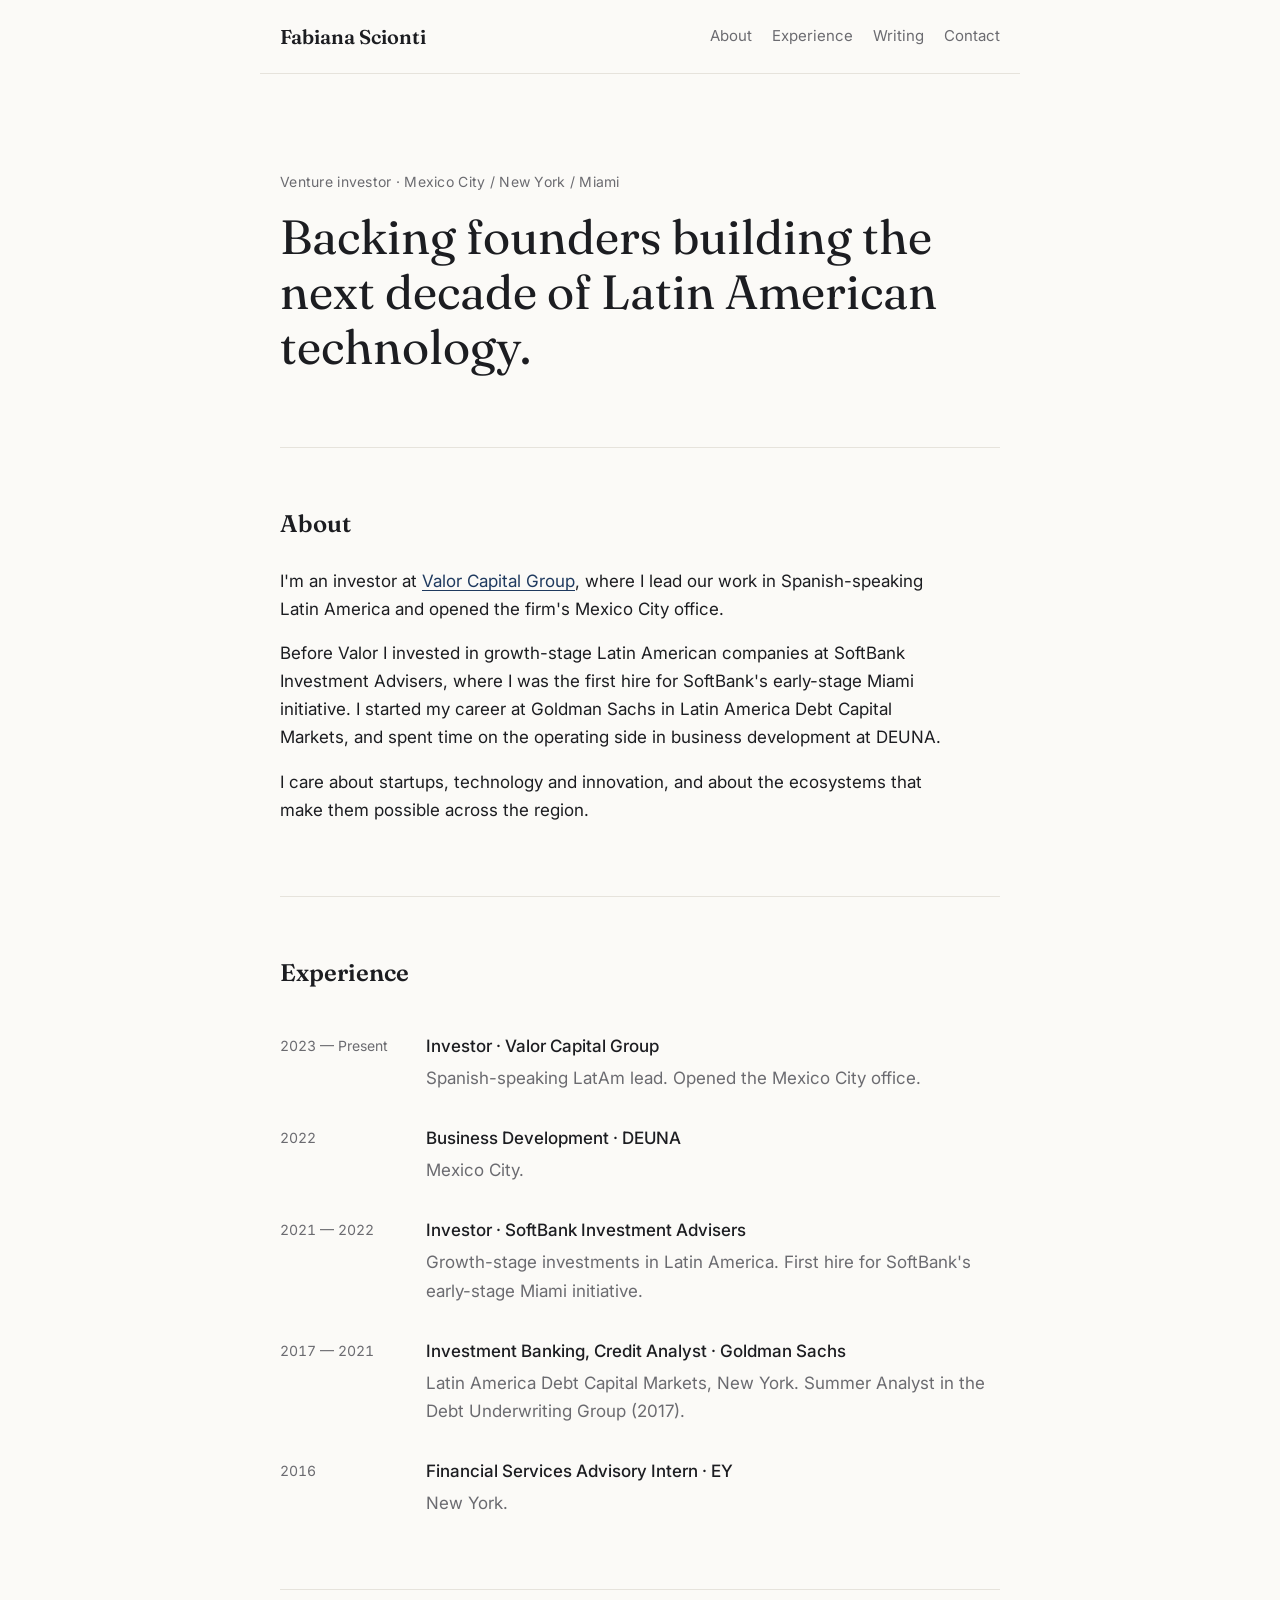
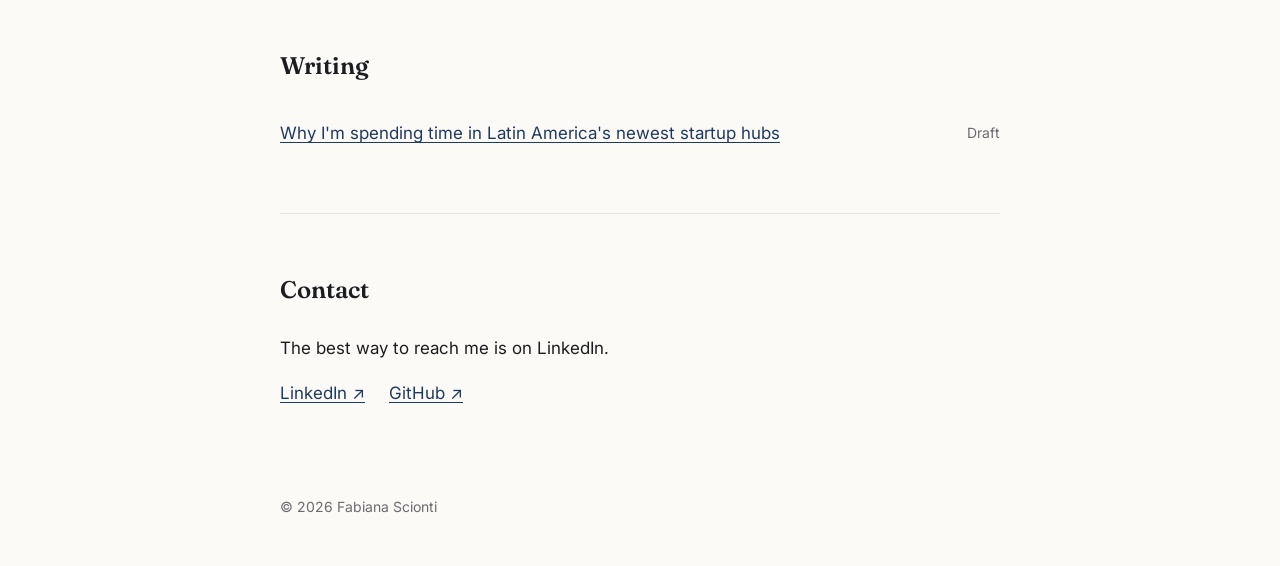
==== index.html @ 3fe29794 "Initial personal website Co-Authored-By: Claude Opus 5.5 <noreply@anthropic.com>" ====
<!doctype html>
<html lang="en">
<head>
  <meta charset="utf-8">
  <meta name="viewport" content="width=device-width, initial-scale=1">
  <title>Fabiana Scionti</title>
  <meta name="description" content="Fabiana Scionti — venture investor at Valor Capital Group, focused on startups across Spanish-speaking Latin America.">
  <link rel="preconnect" href="https://fonts.googleapis.com">
  <link rel="preconnect" href="https://fonts.gstatic.com" crossorigin>
  <link href="https://fonts.googleapis.com/css2?family=Fraunces:opsz,wght@9..144,400;9..144,600&family=Inter:wght@400;500&display=swap" rel="stylesheet">
  <link rel="stylesheet" href="styles.css">
</head>
<body>
  <header class="site-header">
    <a class="name" href="#top">Fabiana Scionti</a>
    <nav>
      <a href="#about">About</a>
      <a href="#experience">Experience</a>
      <a href="#writing">Writing</a>
      <a href="#contact">Contact</a>
    </nav>
  </header>

  <main id="top">
    <section class="hero">
      <p class="eyebrow">Venture investor · Mexico City / New York / Miami</p>
      <h1>Backing founders building the next decade of Latin American technology.</h1>
    </section>

    <section id="about">
      <h2>About</h2>
      <div class="prose">
        <p>I'm an investor at <a href="https://www.valorcapitalgroup.com" target="_blank" rel="noopener">Valor Capital Group</a>, where I lead our work in Spanish-speaking Latin America and opened the firm's Mexico City office.</p>
        <p>Before Valor I invested in growth-stage Latin American companies at SoftBank Investment Advisers, where I was the first hire for SoftBank's early-stage Miami initiative. I started my career at Goldman Sachs in Latin America Debt Capital Markets, and spent time on the operating side in business development at DEUNA.</p>
        <p>I care about startups, technology and innovation, and about the ecosystems that make them possible across the region.</p>
      </div>
    </section>

    <section id="experience">
      <h2>Experience</h2>
      <ol class="timeline">
        <li>
          <span class="when">2023 — Present</span>
          <div>
            <h3>Investor · Valor Capital Group</h3>
            <p>Spanish-speaking LatAm lead. Opened the Mexico City office.</p>
          </div>
        </li>
        <li>
          <span class="when">2022</span>
          <div>
            <h3>Business Development · DEUNA</h3>
            <p>Mexico City.</p>
          </div>
        </li>
        <li>
          <span class="when">2021 — 2022</span>
          <div>
            <h3>Investor · SoftBank Investment Advisers</h3>
            <p>Growth-stage investments in Latin America. First hire for SoftBank's early-stage Miami initiative.</p>
          </div>
        </li>
        <li>
          <span class="when">2017 — 2021</span>
          <div>
            <h3>Investment Banking, Credit Analyst · Goldman Sachs</h3>
            <p>Latin America Debt Capital Markets, New York. Summer Analyst in the Debt Underwriting Group (2017).</p>
          </div>
        </li>
        <li>
          <span class="when">2016</span>
          <div>
            <h3>Financial Services Advisory Intern · EY</h3>
            <p>New York.</p>
          </div>
        </li>
      </ol>
    </section>

    <section id="writing">
      <h2>Writing</h2>
      <ul class="posts">
        <!-- To add a post: copy writing/first-post.html, rename it, and add a line here. -->
        <li>
          <a href="writing/first-post.html">Why I'm spending time in Latin America's newest startup hubs</a>
          <span class="when">Draft</span>
        </li>
      </ul>
    </section>

    <section id="contact">
      <h2>Contact</h2>
      <p class="prose">The best way to reach me is on LinkedIn.</p>
      <ul class="links">
        <li><a href="https://www.linkedin.com/in/fabiana-scionti-336299106/" target="_blank" rel="noopener">LinkedIn ↗</a></li>
        <li><a href="https://github.com/fabiscionti" target="_blank" rel="noopener">GitHub ↗</a></li>
      </ul>
    </section>
  </main>

  <footer>© <span id="year">2026</span> Fabiana Scionti</footer>
  <script>document.getElementById('year').textContent = new Date().getFullYear();</script>
</body>
</html>
---- styles.css ----
:root {
  --bg: #fbfaf7;
  --text: #1c1d21;
  --muted: #6b6b70;
  --line: #e6e3dc;
  --accent: #1f3a5f;
  --serif: "Fraunces", Georgia, serif;
  --sans: "Inter", system-ui, -apple-system, sans-serif;
}

@media (prefers-color-scheme: dark) {
  :root {
    --bg: #121316;
    --text: #ececea;
    --muted: #9a9aa0;
    --line: #2a2b30;
    --accent: #9db8e0;
  }
}

* { box-sizing: border-box; }

html { scroll-behavior: smooth; }

body {
  margin: 0;
  background: var(--bg);
  color: var(--text);
  font: 17px/1.65 var(--sans);
  -webkit-font-smoothing: antialiased;
}

a { color: var(--accent); text-underline-offset: 3px; }

.site-header {
  position: sticky;
  top: 0;
  display: flex;
  justify-content: space-between;
  align-items: center;
  gap: 16px;
  flex-wrap: wrap;
  max-width: 760px;
  margin: 0 auto;
  padding: 20px 20px;
  background: var(--bg);
  border-bottom: 1px solid var(--line);
}

.name { font-family: var(--serif); font-weight: 600; font-size: 20px; color: var(--text); text-decoration: none; }

nav { display: flex; gap: 20px; font-size: 15px; }
nav a { color: var(--muted); text-decoration: none; }
nav a:hover { color: var(--text); }

main { max-width: 760px; margin: 0 auto; padding: 0 20px; }

section { padding: 56px 0; border-bottom: 1px solid var(--line); scroll-margin-top: 72px; }
section:last-child { border-bottom: 0; }

.hero { padding: 96px 0 72px; }
.eyebrow { color: var(--muted); font-size: 14px; letter-spacing: .02em; margin: 0 0 16px; }
h1 { font-family: var(--serif); font-weight: 400; font-size: clamp(32px, 6vw, 48px); line-height: 1.15; margin: 0; }

h2 { font-family: var(--serif); font-weight: 600; font-size: 24px; margin: 0 0 24px; }
h3 { font-size: 17px; font-weight: 500; margin: 0 0 4px; }

.prose p { margin: 0 0 16px; max-width: 62ch; }

.timeline, .posts, .links { list-style: none; margin: 0; padding: 0; }

.timeline li {
  display: grid;
  grid-template-columns: 130px 1fr;
  gap: 16px;
  padding: 16px 0;
}
.timeline p { margin: 0; color: var(--muted); }
.when { color: var(--muted); font-size: 14px; font-variant-numeric: tabular-nums; padding-top: 2px; }

.posts li { display: flex; justify-content: space-between; gap: 16px; padding: 10px 0; }
.links { display: flex; gap: 24px; }

footer { max-width: 760px; margin: 0 auto; padding: 32px 20px 48px; color: var(--muted); font-size: 14px; }

@media (max-width: 560px) {
  .timeline li { grid-template-columns: 1fr; gap: 4px; }
  .posts li { flex-direction: column; gap: 2px; }
}

/* Single post pages */
.post { padding: 64px 0; }
.post h1 { margin-bottom: 8px; }
.post .when { display: block; margin-bottom: 32px; }
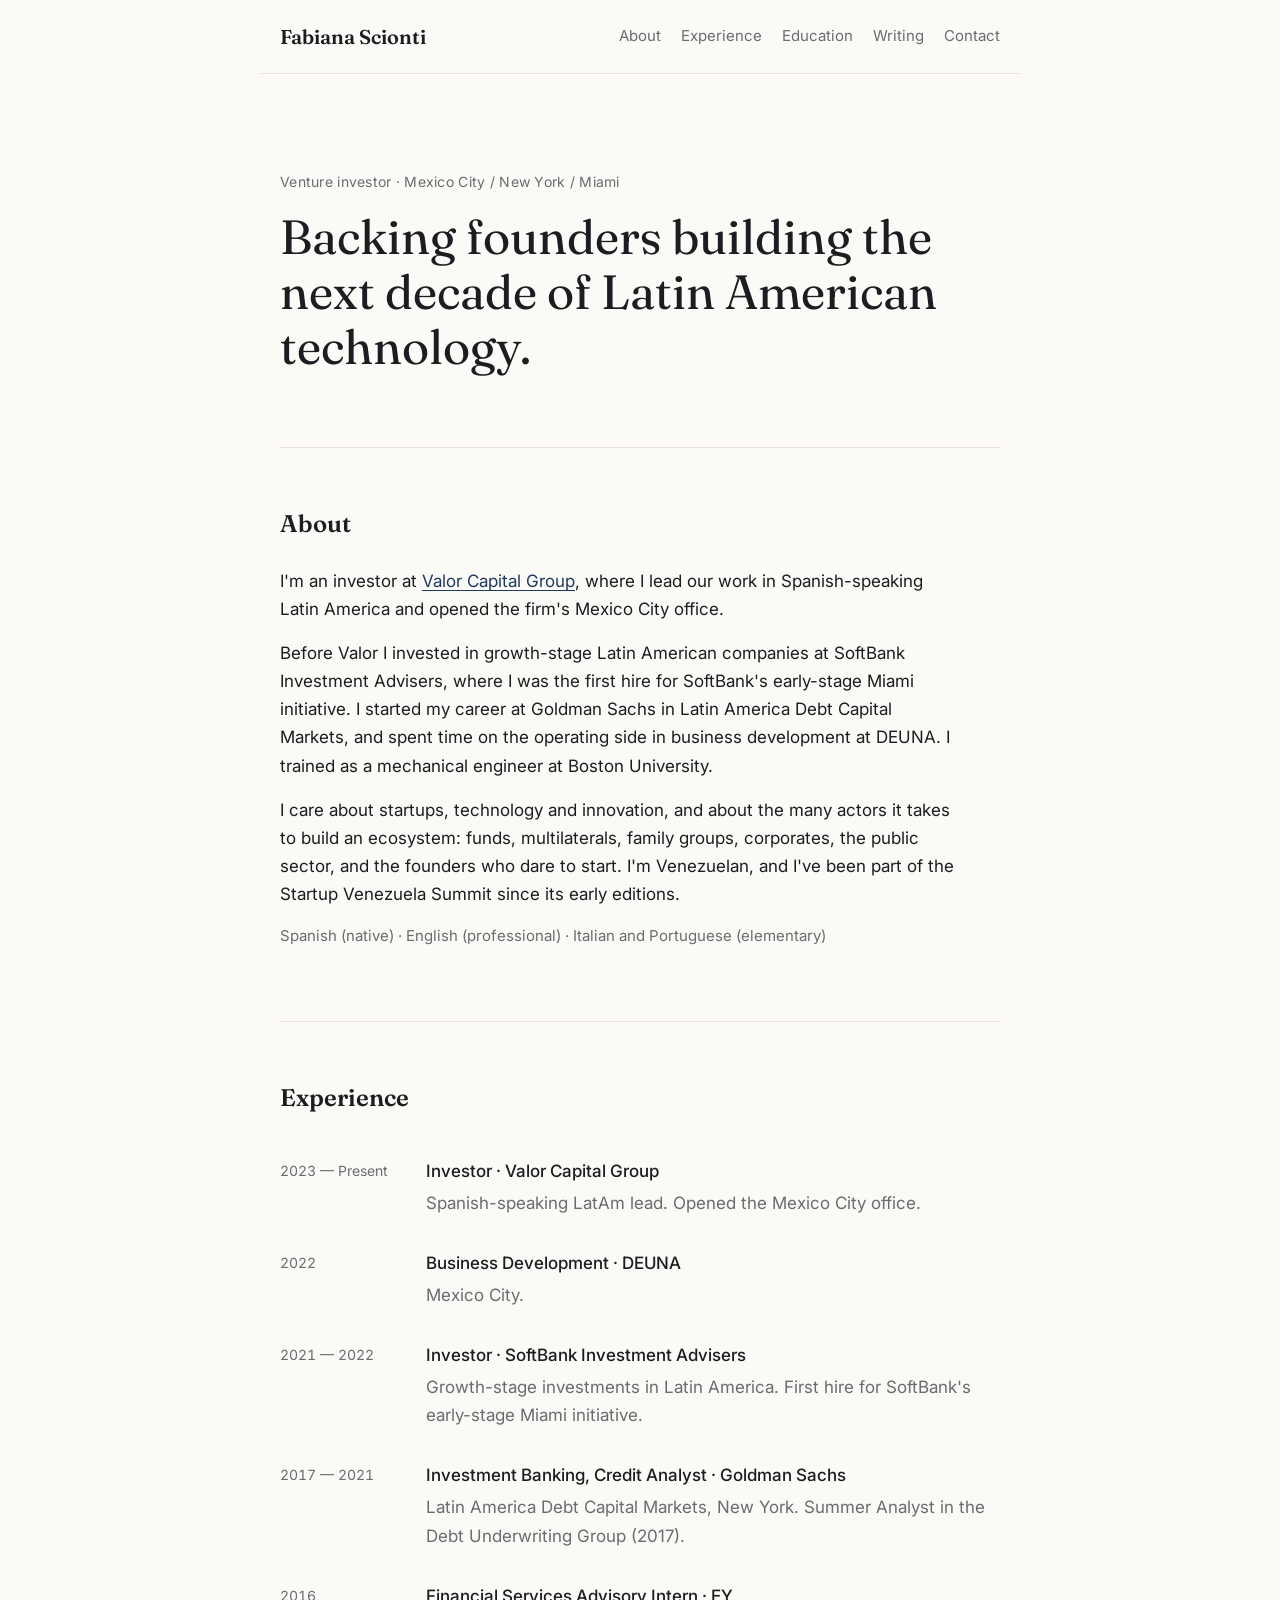
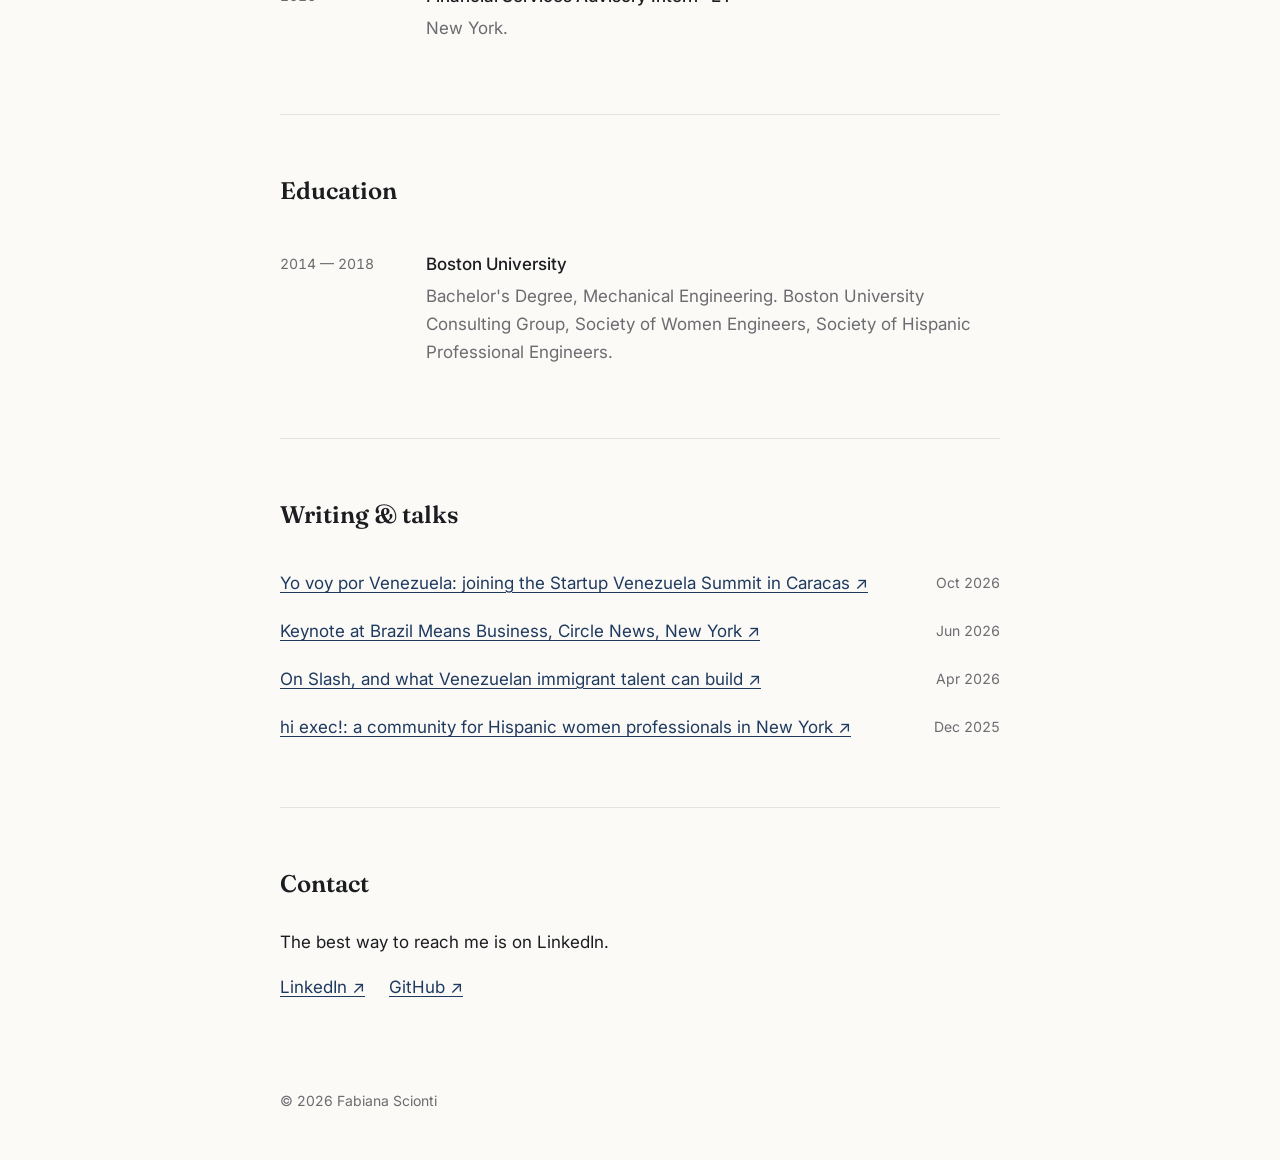
==== commit a731b2f0: "Add education, languages and real LinkedIn posts Co-Authored-By: Claude Opus 5.5 <noreply@anthropic." ====
--- a/index.html
+++ b/index.html
@@ -16,6 +16,7 @@
     <nav>
       <a href="#about">About</a>
       <a href="#experience">Experience</a>
+      <a href="#education">Education</a>
       <a href="#writing">Writing</a>
       <a href="#contact">Contact</a>
     </nav>
@@ -31,8 +32,9 @@
       <h2>About</h2>
       <div class="prose">
         <p>I'm an investor at <a href="https://www.valorcapitalgroup.com" target="_blank" rel="noopener">Valor Capital Group</a>, where I lead our work in Spanish-speaking Latin America and opened the firm's Mexico City office.</p>
-        <p>Before Valor I invested in growth-stage Latin American companies at SoftBank Investment Advisers, where I was the first hire for SoftBank's early-stage Miami initiative. I started my career at Goldman Sachs in Latin America Debt Capital Markets, and spent time on the operating side in business development at DEUNA.</p>
-        <p>I care about startups, technology and innovation, and about the ecosystems that make them possible across the region.</p>
+        <p>Before Valor I invested in growth-stage Latin American companies at SoftBank Investment Advisers, where I was the first hire for SoftBank's early-stage Miami initiative. I started my career at Goldman Sachs in Latin America Debt Capital Markets, and spent time on the operating side in business development at DEUNA. I trained as a mechanical engineer at Boston University.</p>
+        <p>I care about startups, technology and innovation, and about the many actors it takes to build an ecosystem: funds, multilaterals, family groups, corporates, the public sector, and the founders who dare to start. I'm Venezuelan, and I've been part of the Startup Venezuela Summit since its early editions.</p>
+        <p class="langs">Spanish (native) · English (professional) · Italian and Portuguese (elementary)</p>
       </div>
     </section>
 
@@ -77,13 +79,38 @@
       </ol>
     </section>
 
+    <section id="education">
+      <h2>Education</h2>
+      <ol class="timeline">
+        <li>
+          <span class="when">2014 — 2018</span>
+          <div>
+            <h3>Boston University</h3>
+            <p>Bachelor's Degree, Mechanical Engineering. Boston University Consulting Group, Society of Women Engineers, Society of Hispanic Professional Engineers.</p>
+          </div>
+        </li>
+      </ol>
+    </section>
+
     <section id="writing">
-      <h2>Writing</h2>
+      <h2>Writing &amp; talks</h2>
       <ul class="posts">
         <!-- To add a post: copy writing/first-post.html, rename it, and add a line here. -->
         <li>
-          <a href="writing/first-post.html">Why I'm spending time in Latin America's newest startup hubs</a>
-          <span class="when">Draft</span>
+          <a href="https://www.linkedin.com/in/fabiana-scionti-336299106/recent-activity/all/" target="_blank" rel="noopener">Yo voy por Venezuela: joining the Startup Venezuela Summit in Caracas ↗</a>
+          <span class="when">Oct 2026</span>
+        </li>
+        <li>
+          <a href="https://www.linkedin.com/in/fabiana-scionti-336299106/recent-activity/all/" target="_blank" rel="noopener">Keynote at Brazil Means Business, Circle News, New York ↗</a>
+          <span class="when">Jun 2026</span>
+        </li>
+        <li>
+          <a href="https://www.linkedin.com/in/fabiana-scionti-336299106/recent-activity/all/" target="_blank" rel="noopener">On Slash, and what Venezuelan immigrant talent can build ↗</a>
+          <span class="when">Apr 2026</span>
+        </li>
+        <li>
+          <a href="https://www.linkedin.com/in/fabiana-scionti-336299106/recent-activity/all/" target="_blank" rel="noopener">hi exec!: a community for Hispanic women professionals in New York ↗</a>
+          <span class="when">Dec 2025</span>
         </li>
       </ul>
     </section>
--- a/styles.css
+++ b/styles.css
@@ -66,6 +66,7 @@
 h3 { font-size: 17px; font-weight: 500; margin: 0 0 4px; }
 
 .prose p { margin: 0 0 16px; max-width: 62ch; }
+.prose .langs { color: var(--muted); font-size: 15px; }
 
 .timeline, .posts, .links { list-style: none; margin: 0; padding: 0; }
 
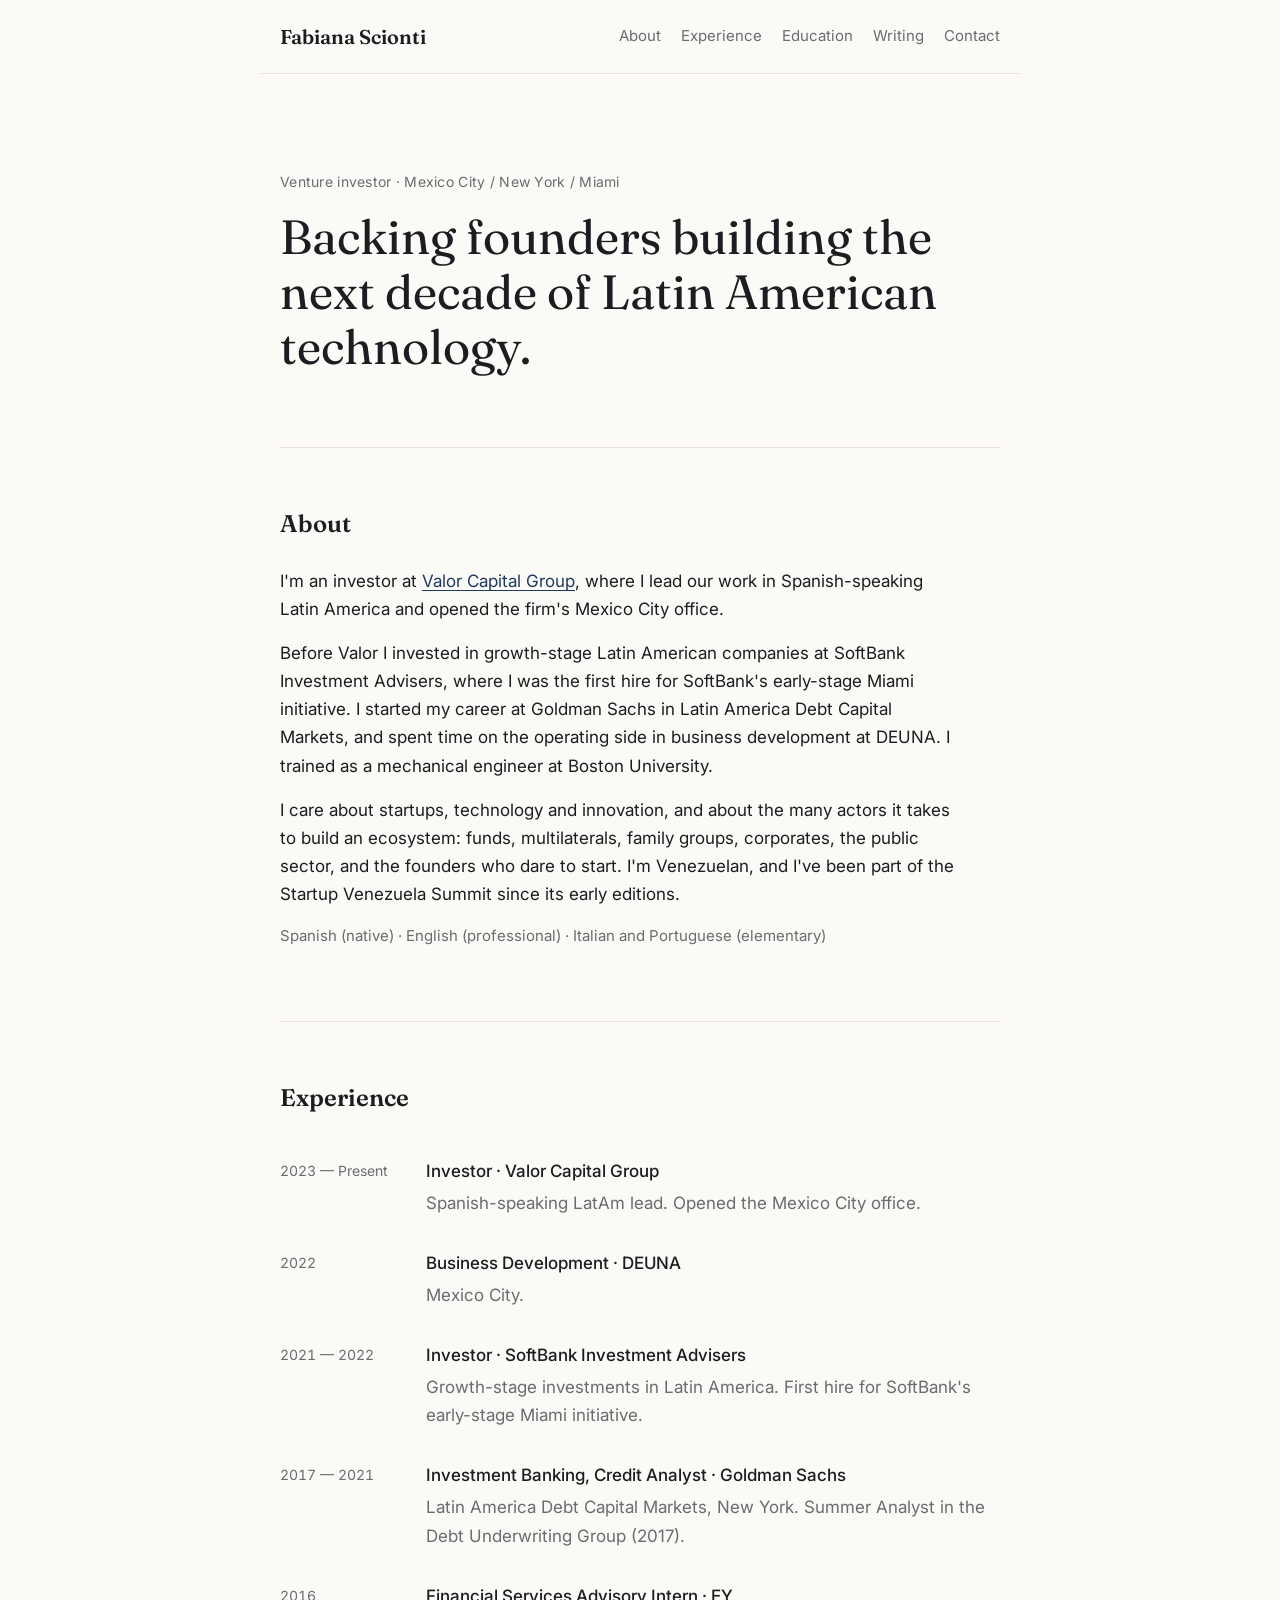
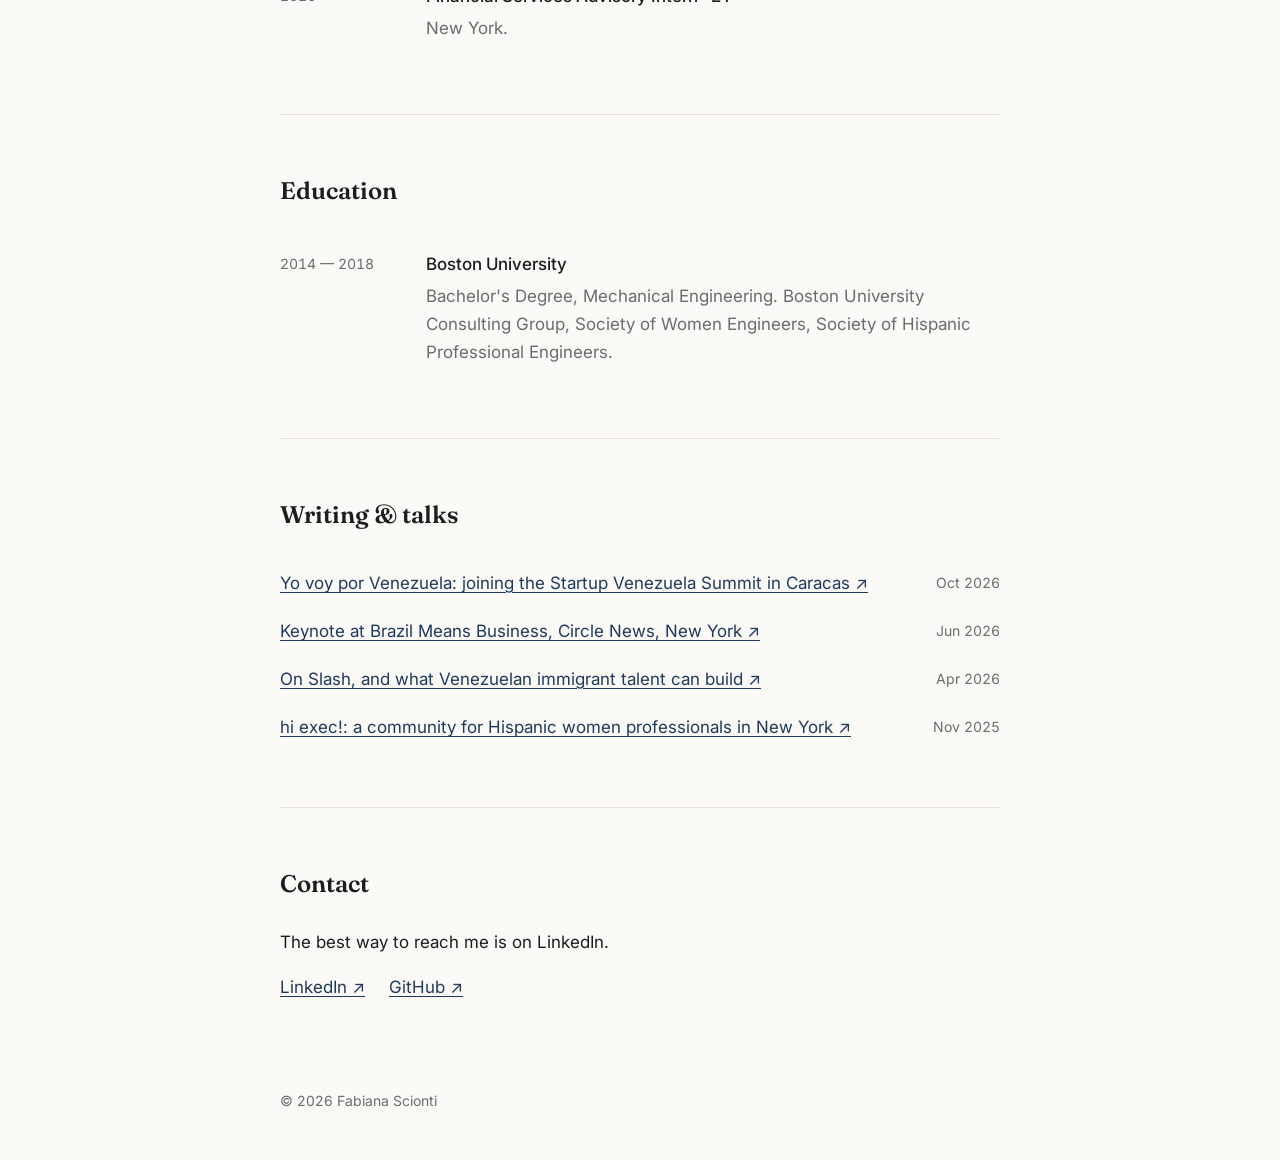
==== commit 46b38cea: "Link each Writing entry to its LinkedIn post Co-Authored-By: Claude Opus 5.5 <noreply@anthropic.com>" ====
--- a/index.html
+++ b/index.html
@@ -97,20 +97,20 @@
       <ul class="posts">
         <!-- To add a post: copy writing/first-post.html, rename it, and add a line here. -->
         <li>
-          <a href="https://www.linkedin.com/in/fabiana-scionti-336299106/recent-activity/all/" target="_blank" rel="noopener">Yo voy por Venezuela: joining the Startup Venezuela Summit in Caracas ↗</a>
+          <a href="https://www.linkedin.com/feed/update/urn:li:activity:7516159379860197377/" target="_blank" rel="noopener">Yo voy por Venezuela: joining the Startup Venezuela Summit in Caracas ↗</a>
           <span class="when">Oct 2026</span>
         </li>
         <li>
-          <a href="https://www.linkedin.com/in/fabiana-scionti-336299106/recent-activity/all/" target="_blank" rel="noopener">Keynote at Brazil Means Business, Circle News, New York ↗</a>
+          <a href="https://www.linkedin.com/feed/update/urn:li:activity:7470827949991211008/" target="_blank" rel="noopener">Keynote at Brazil Means Business, Circle News, New York ↗</a>
           <span class="when">Jun 2026</span>
         </li>
         <li>
-          <a href="https://www.linkedin.com/in/fabiana-scionti-336299106/recent-activity/all/" target="_blank" rel="noopener">On Slash, and what Venezuelan immigrant talent can build ↗</a>
+          <a href="https://www.linkedin.com/feed/update/urn:li:activity:7450699912687562752/" target="_blank" rel="noopener">On Slash, and what Venezuelan immigrant talent can build ↗</a>
           <span class="when">Apr 2026</span>
         </li>
         <li>
-          <a href="https://www.linkedin.com/in/fabiana-scionti-336299106/recent-activity/all/" target="_blank" rel="noopener">hi exec!: a community for Hispanic women professionals in New York ↗</a>
-          <span class="when">Dec 2025</span>
+          <a href="https://www.linkedin.com/feed/update/urn:li:activity:7397339201517826048/" target="_blank" rel="noopener">hi exec!: a community for Hispanic women professionals in New York ↗</a>
+          <span class="when">Nov 2025</span>
         </li>
       </ul>
     </section>
